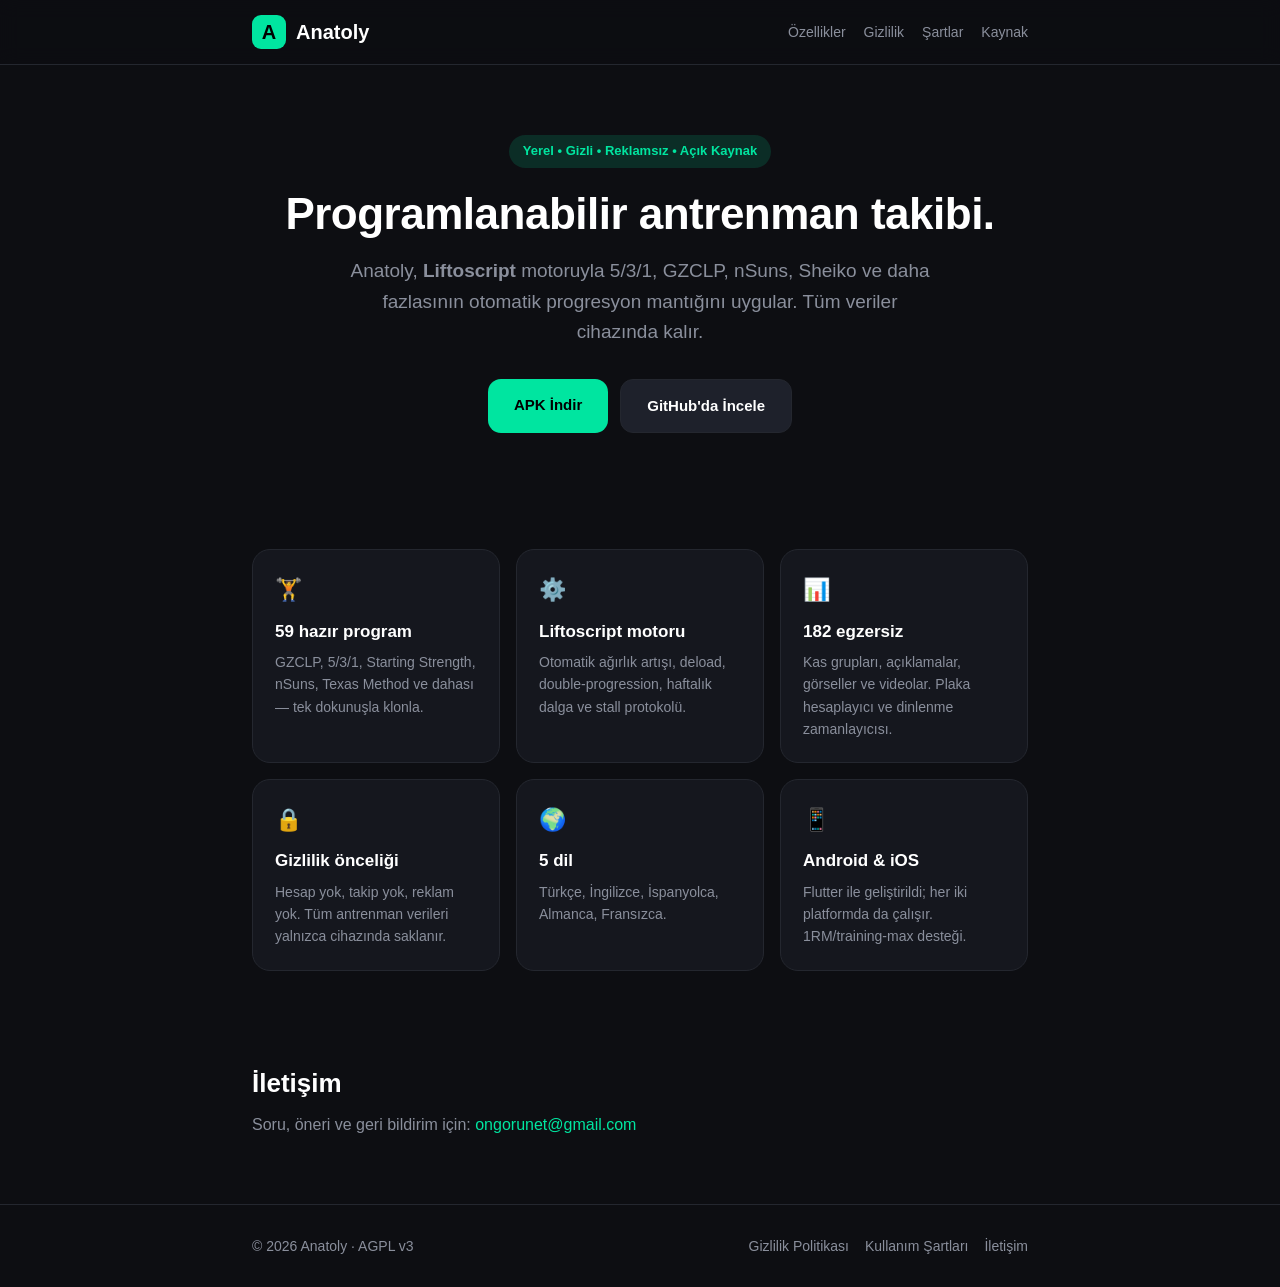
==== site/index.html @ 9038beb5 "Web sitesi (site/) + uygulama-içi Yasal & Destek bölümü - site/: tanıtım sayfası, gizlilik politikas" ====
<!DOCTYPE html>
<html lang="tr">
<head>
  <meta charset="UTF-8" />
  <meta name="viewport" content="width=device-width, initial-scale=1.0" />
  <title>Anatoly — Programlanabilir Antrenman Takibi</title>
  <meta name="description" content="Anatoly: Liftoscript motoruyla her metodolojiyi uygulayabileceğin, programlanabilir ve güçlü bir antrenman takip uygulaması. Yerel, gizli, reklamsız." />
  <link rel="stylesheet" href="style.css" />
</head>
<body>
  <header class="site">
    <div class="wrap">
      <div class="brand"><span class="logo">A</span> Anatoly</div>
      <nav>
        <a href="#ozellikler">Özellikler</a>
        <a href="privacy.html">Gizlilik</a>
        <a href="terms.html">Şartlar</a>
        <a href="https://github.com/minerd/anatoly" target="_blank" rel="noopener">Kaynak</a>
      </nav>
    </div>
  </header>

  <main class="wrap">
    <section class="hero">
      <span class="badge">Yerel • Gizli • Reklamsız • Açık Kaynak</span>
      <h1>Programlanabilir antrenman takibi.</h1>
      <p class="sub">
        Anatoly, <strong>Liftoscript</strong> motoruyla 5/3/1, GZCLP, nSuns, Sheiko ve daha
        fazlasının otomatik progresyon mantığını uygular. Tüm veriler cihazında kalır.
      </p>
      <div class="cta">
        <a class="btn primary" href="https://github.com/minerd/anatoly/releases" target="_blank" rel="noopener">APK İndir</a>
        <a class="btn ghost" href="https://github.com/minerd/anatoly" target="_blank" rel="noopener">GitHub'da İncele</a>
      </div>
    </section>

    <section id="ozellikler">
      <div class="features">
        <div class="card">
          <div class="ic">🏋️</div>
          <h3>59 hazır program</h3>
          <p>GZCLP, 5/3/1, Starting Strength, nSuns, Texas Method ve dahası — tek dokunuşla klonla.</p>
        </div>
        <div class="card">
          <div class="ic">⚙️</div>
          <h3>Liftoscript motoru</h3>
          <p>Otomatik ağırlık artışı, deload, double-progression, haftalık dalga ve stall protokolü.</p>
        </div>
        <div class="card">
          <div class="ic">📊</div>
          <h3>182 egzersiz</h3>
          <p>Kas grupları, açıklamalar, görseller ve videolar. Plaka hesaplayıcı ve dinlenme zamanlayıcısı.</p>
        </div>
        <div class="card">
          <div class="ic">🔒</div>
          <h3>Gizlilik önceliği</h3>
          <p>Hesap yok, takip yok, reklam yok. Tüm antrenman verileri yalnızca cihazında saklanır.</p>
        </div>
        <div class="card">
          <div class="ic">🌍</div>
          <h3>5 dil</h3>
          <p>Türkçe, İngilizce, İspanyolca, Almanca, Fransızca.</p>
        </div>
        <div class="card">
          <div class="ic">📱</div>
          <h3>Android &amp; iOS</h3>
          <p>Flutter ile geliştirildi; her iki platformda da çalışır. 1RM/training-max desteği.</p>
        </div>
      </div>
    </section>

    <section id="iletisim">
      <h2>İletişim</h2>
      <p style="color:var(--dim)">
        Soru, öneri ve geri bildirim için:
        <a href="mailto:ongorunet@gmail.com">ongorunet@gmail.com</a>
      </p>
    </section>
  </main>

  <footer class="site">
    <div class="wrap">
      <div>© 2026 Anatoly · AGPL v3</div>
      <nav>
        <a href="privacy.html">Gizlilik Politikası</a>
        <a href="terms.html">Kullanım Şartları</a>
        <a href="mailto:ongorunet@gmail.com">İletişim</a>
      </nav>
    </div>
  </footer>
</body>
</html>
---- site/style.css ----
:root {
  --bg: #0d0e12;
  --surface: #15171e;
  --surface-high: #1e212b;
  --accent: #00e5a0;
  --accent2: #5b8def;
  --text: #ffffff;
  --dim: #8a8f9c;
  --border: #24272f;
}

* { box-sizing: border-box; margin: 0; padding: 0; }

html { scroll-behavior: smooth; }

body {
  background: var(--bg);
  color: var(--text);
  font-family: -apple-system, BlinkMacSystemFont, "Segoe UI", Inter, Roboto, Arial, sans-serif;
  line-height: 1.6;
  -webkit-font-smoothing: antialiased;
}

a { color: var(--accent); text-decoration: none; }
a:hover { text-decoration: underline; }

.wrap { max-width: 820px; margin: 0 auto; padding: 0 22px; }

/* Header / nav */
header.site {
  position: sticky; top: 0; z-index: 10;
  background: rgba(13, 14, 18, 0.85);
  backdrop-filter: blur(10px);
  border-bottom: 1px solid var(--border);
}
header.site .wrap {
  display: flex; align-items: center; gap: 14px;
  height: 64px;
}
.brand { display: flex; align-items: center; gap: 10px; font-weight: 800; font-size: 20px; }
.brand .logo {
  width: 34px; height: 34px; border-radius: 9px; background: var(--accent);
  display: grid; place-items: center; color: #000; font-weight: 900;
}
header.site nav { margin-left: auto; display: flex; gap: 18px; font-size: 14px; }
header.site nav a { color: var(--dim); }
header.site nav a:hover { color: var(--text); text-decoration: none; }

/* Hero */
.hero { padding: 70px 0 50px; text-align: center; }
.hero .badge {
  display: inline-block; padding: 6px 14px; border-radius: 20px;
  background: rgba(0, 229, 160, 0.14); color: var(--accent);
  font-size: 13px; font-weight: 600; margin-bottom: 22px;
}
.hero h1 { font-size: 44px; line-height: 1.1; font-weight: 800; letter-spacing: -0.5px; }
.hero p.sub { color: var(--dim); font-size: 19px; margin: 18px auto 0; max-width: 600px; }
.cta { margin-top: 32px; display: flex; gap: 12px; justify-content: center; flex-wrap: wrap; }
.btn {
  display: inline-block; padding: 14px 26px; border-radius: 13px;
  font-weight: 700; font-size: 15px;
}
.btn.primary { background: var(--accent); color: #000; }
.btn.primary:hover { text-decoration: none; opacity: 0.92; }
.btn.ghost { background: var(--surface-high); color: var(--text); border: 1px solid var(--border); }
.btn.ghost:hover { text-decoration: none; border-color: var(--accent); }

/* Features */
.features { display: grid; grid-template-columns: repeat(auto-fit, minmax(230px, 1fr)); gap: 16px; margin: 40px 0; }
.card {
  background: var(--surface); border: 1px solid var(--border);
  border-radius: 18px; padding: 22px;
}
.card h3 { font-size: 17px; margin-bottom: 6px; }
.card p { color: var(--dim); font-size: 14px; }
.card .ic { font-size: 22px; margin-bottom: 10px; }

/* Sections */
section { padding: 26px 0; }
section h2 { font-size: 26px; margin-bottom: 8px; }

/* Legal / content pages */
.content { padding: 40px 0 60px; }
.content h1 { font-size: 34px; margin-bottom: 6px; }
.content .updated { color: var(--dim); font-size: 14px; margin-bottom: 28px; }
.content h2 { font-size: 21px; margin: 30px 0 10px; }
.content h3 { font-size: 17px; margin: 20px 0 8px; }
.content p, .content li { color: #c9ccd4; font-size: 15.5px; }
.content ul { margin: 8px 0 8px 22px; }
.content li { margin: 4px 0; }
.content strong { color: var(--text); }
.callout {
  background: var(--surface); border: 1px solid var(--border);
  border-left: 3px solid var(--accent); border-radius: 12px;
  padding: 14px 18px; margin: 18px 0; color: #c9ccd4; font-size: 15px;
}

/* Footer */
footer.site {
  border-top: 1px solid var(--border); margin-top: 40px;
  padding: 30px 0; color: var(--dim); font-size: 14px;
}
footer.site .wrap { display: flex; flex-wrap: wrap; gap: 16px; align-items: center; }
footer.site nav { display: flex; gap: 16px; margin-left: auto; }
footer.site nav a { color: var(--dim); }

@media (max-width: 560px) {
  .hero h1 { font-size: 34px; }
  header.site nav { gap: 12px; }
}
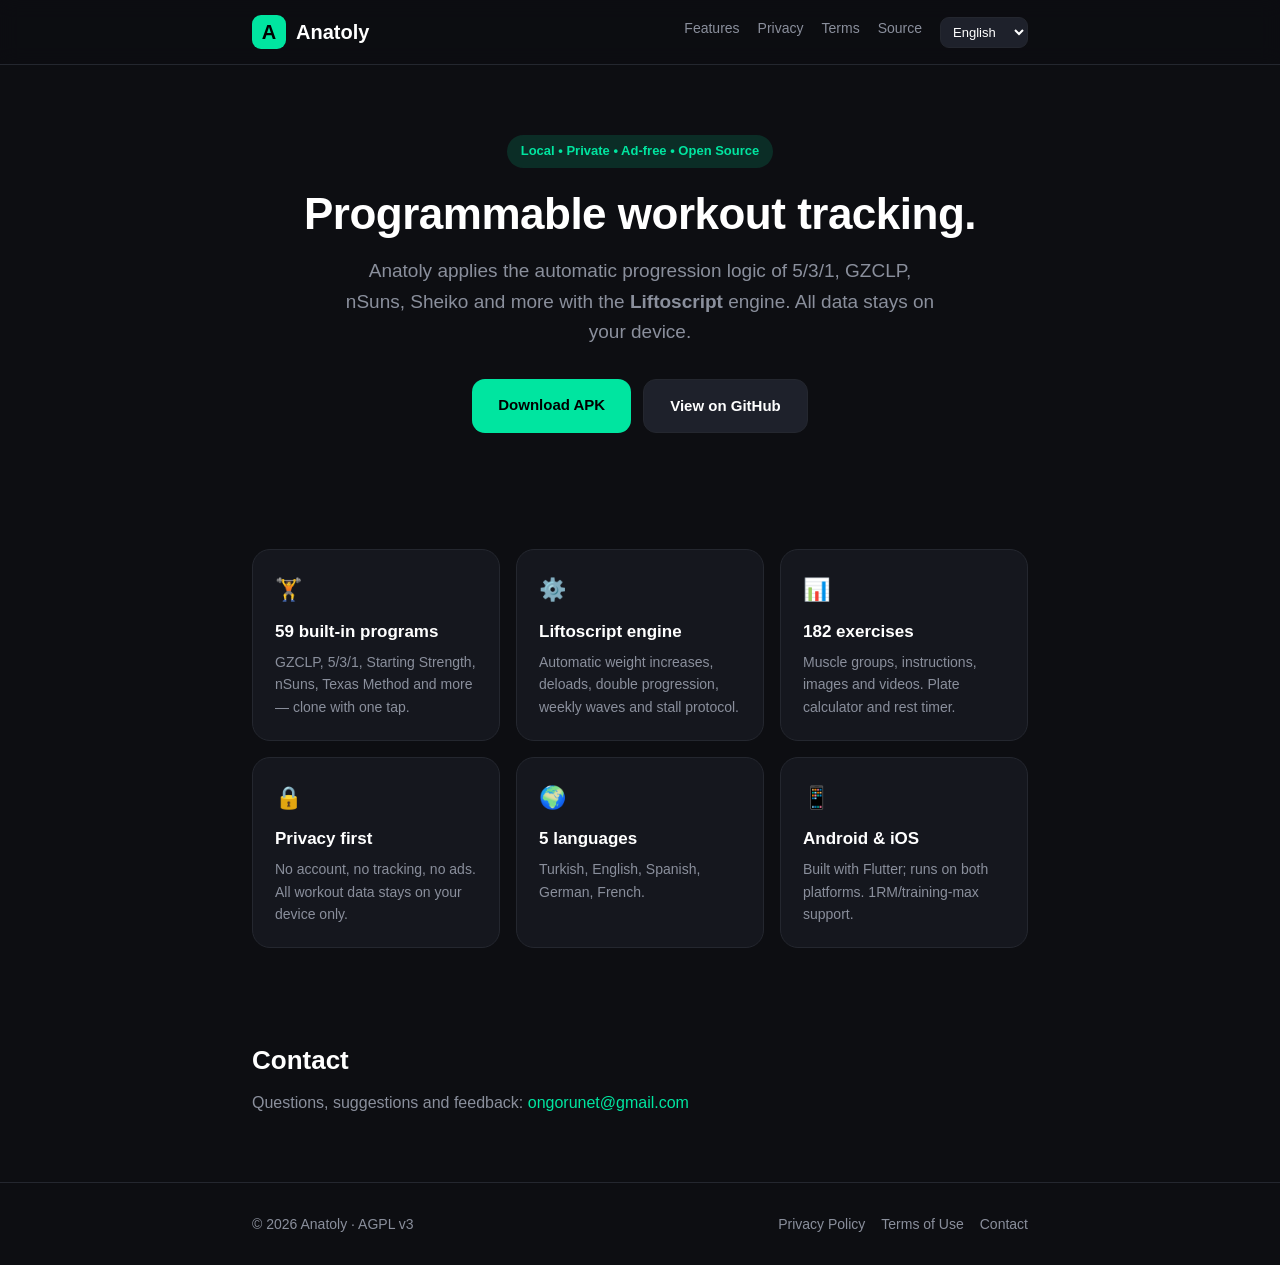
==== commit 2524bac2: "Web sitesine 5 dil desteği (TR/EN/ES/DE/FR) - site/i18n.js: istemci taraflı çeviri sözlüğü + dil seç" ====
--- a/site/index.html
+++ b/site/index.html
@@ -7,86 +7,58 @@
   <meta name="description" content="Anatoly: Liftoscript motoruyla her metodolojiyi uygulayabileceğin, programlanabilir ve güçlü bir antrenman takip uygulaması. Yerel, gizli, reklamsız." />
   <link rel="stylesheet" href="style.css" />
 </head>
-<body>
+<body data-page="index">
   <header class="site">
     <div class="wrap">
       <div class="brand"><span class="logo">A</span> Anatoly</div>
       <nav>
-        <a href="#ozellikler">Özellikler</a>
-        <a href="privacy.html">Gizlilik</a>
-        <a href="terms.html">Şartlar</a>
-        <a href="https://github.com/minerd/anatoly" target="_blank" rel="noopener">Kaynak</a>
+        <a href="#ozellikler" data-i18n="nav.features">Özellikler</a>
+        <a href="privacy.html" data-i18n="nav.privacy">Gizlilik</a>
+        <a href="terms.html" data-i18n="nav.terms">Şartlar</a>
+        <a href="https://github.com/minerd/anatoly" target="_blank" rel="noopener" data-i18n="nav.source">Kaynak</a>
+        <select id="langSel" class="langsel" aria-label="Language"></select>
       </nav>
     </div>
   </header>
 
   <main class="wrap">
     <section class="hero">
-      <span class="badge">Yerel • Gizli • Reklamsız • Açık Kaynak</span>
-      <h1>Programlanabilir antrenman takibi.</h1>
-      <p class="sub">
-        Anatoly, <strong>Liftoscript</strong> motoruyla 5/3/1, GZCLP, nSuns, Sheiko ve daha
-        fazlasının otomatik progresyon mantığını uygular. Tüm veriler cihazında kalır.
-      </p>
+      <span class="badge" data-i18n="hero.badge">Yerel • Gizli • Reklamsız • Açık Kaynak</span>
+      <h1 data-i18n="hero.title">Programlanabilir antrenman takibi.</h1>
+      <p class="sub" data-i18n-html="hero.sub"></p>
       <div class="cta">
-        <a class="btn primary" href="https://github.com/minerd/anatoly/releases" target="_blank" rel="noopener">APK İndir</a>
-        <a class="btn ghost" href="https://github.com/minerd/anatoly" target="_blank" rel="noopener">GitHub'da İncele</a>
+        <a class="btn primary" href="https://github.com/minerd/anatoly/releases" target="_blank" rel="noopener" data-i18n="cta.download">APK İndir</a>
+        <a class="btn ghost" href="https://github.com/minerd/anatoly" target="_blank" rel="noopener" data-i18n="cta.github">GitHub'da İncele</a>
       </div>
     </section>
 
     <section id="ozellikler">
       <div class="features">
-        <div class="card">
-          <div class="ic">🏋️</div>
-          <h3>59 hazır program</h3>
-          <p>GZCLP, 5/3/1, Starting Strength, nSuns, Texas Method ve dahası — tek dokunuşla klonla.</p>
-        </div>
-        <div class="card">
-          <div class="ic">⚙️</div>
-          <h3>Liftoscript motoru</h3>
-          <p>Otomatik ağırlık artışı, deload, double-progression, haftalık dalga ve stall protokolü.</p>
-        </div>
-        <div class="card">
-          <div class="ic">📊</div>
-          <h3>182 egzersiz</h3>
-          <p>Kas grupları, açıklamalar, görseller ve videolar. Plaka hesaplayıcı ve dinlenme zamanlayıcısı.</p>
-        </div>
-        <div class="card">
-          <div class="ic">🔒</div>
-          <h3>Gizlilik önceliği</h3>
-          <p>Hesap yok, takip yok, reklam yok. Tüm antrenman verileri yalnızca cihazında saklanır.</p>
-        </div>
-        <div class="card">
-          <div class="ic">🌍</div>
-          <h3>5 dil</h3>
-          <p>Türkçe, İngilizce, İspanyolca, Almanca, Fransızca.</p>
-        </div>
-        <div class="card">
-          <div class="ic">📱</div>
-          <h3>Android &amp; iOS</h3>
-          <p>Flutter ile geliştirildi; her iki platformda da çalışır. 1RM/training-max desteği.</p>
-        </div>
+        <div class="card"><div class="ic">🏋️</div><h3 data-i18n="f1t"></h3><p data-i18n="f1d"></p></div>
+        <div class="card"><div class="ic">⚙️</div><h3 data-i18n="f2t"></h3><p data-i18n="f2d"></p></div>
+        <div class="card"><div class="ic">📊</div><h3 data-i18n="f3t"></h3><p data-i18n="f3d"></p></div>
+        <div class="card"><div class="ic">🔒</div><h3 data-i18n="f4t"></h3><p data-i18n="f4d"></p></div>
+        <div class="card"><div class="ic">🌍</div><h3 data-i18n="f5t"></h3><p data-i18n="f5d"></p></div>
+        <div class="card"><div class="ic">📱</div><h3 data-i18n="f6t"></h3><p data-i18n="f6d"></p></div>
       </div>
     </section>
 
     <section id="iletisim">
-      <h2>İletişim</h2>
-      <p style="color:var(--dim)">
-        Soru, öneri ve geri bildirim için:
-        <a href="mailto:ongorunet@gmail.com">ongorunet@gmail.com</a>
-      </p>
+      <h2 data-i18n="contact.h">İletişim</h2>
+      <p style="color:var(--dim)" data-i18n-html="contact.p"></p>
     </section>
   </main>
 
   <footer class="site">
     <div class="wrap">
-      <div>© 2026 Anatoly · AGPL v3</div>
+      <div data-i18n="foot.copy">© 2026 Anatoly · AGPL v3</div>
       <nav>
-        <a href="privacy.html">Gizlilik Politikası</a>
-        <a href="terms.html">Kullanım Şartları</a>
-        <a href="mailto:ongorunet@gmail.com">İletişim</a>
+        <a href="privacy.html" data-i18n="foot.privacy">Gizlilik Politikası</a>
+        <a href="terms.html" data-i18n="foot.terms">Kullanım Şartları</a>
+        <a href="mailto:ongorunet@gmail.com" data-i18n="foot.contact">İletişim</a>
       </nav>
     </div>
   </footer>
+  <script src="i18n.js"></script>
 </body>
 </html>
--- a/site/style.css
+++ b/site/style.css
@@ -45,6 +45,12 @@
 header.site nav { margin-left: auto; display: flex; gap: 18px; font-size: 14px; }
 header.site nav a { color: var(--dim); }
 header.site nav a:hover { color: var(--text); text-decoration: none; }
+.langsel {
+  background: var(--surface-high); color: var(--text);
+  border: 1px solid var(--border); border-radius: 9px;
+  padding: 6px 8px; font-size: 13px; cursor: pointer; font-family: inherit;
+}
+.langsel:focus { outline: none; border-color: var(--accent); }
 
 /* Hero */
 .hero { padding: 70px 0 50px; text-align: center; }
